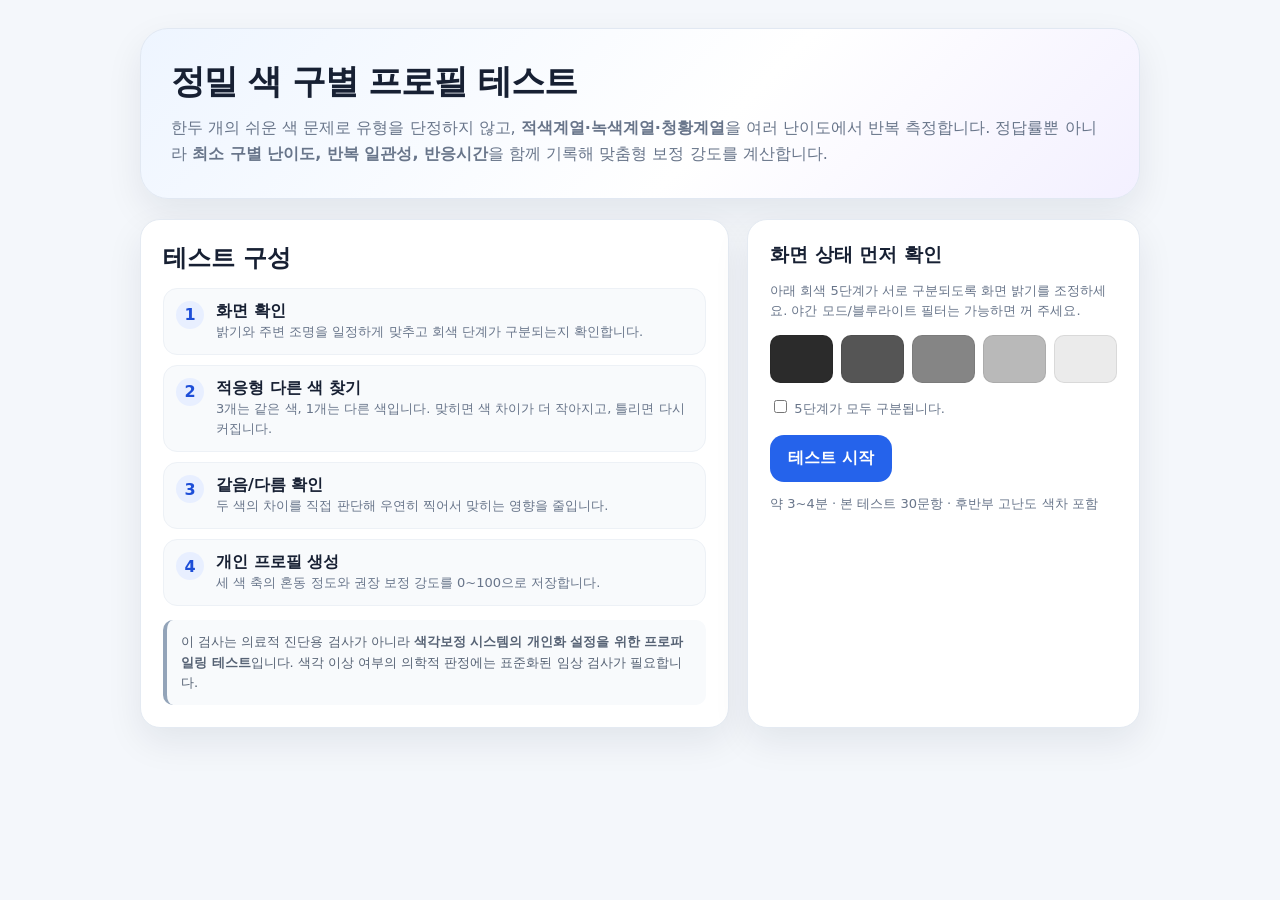
==== color_assist/test.html @ a9b1b93e "Add files via upload Add color assist Chrome extension" ====
<!DOCTYPE html>
<html lang="ko">
<head>
<meta charset="UTF-8" />
<meta name="viewport" content="width=device-width, initial-scale=1.0" />
<title>정밀 색 구별 프로필 테스트</title>
<style>
:root{
  --bg:#f4f7fb; --panel:#fff; --ink:#172033; --muted:#68758a; --line:#dfe6ef;
  --blue:#2563eb; --blue2:#1d4ed8; --good:#18864b; --warn:#bf7a12; --bad:#c93b3b;
  --shadow:0 14px 36px rgba(18,31,53,.08); --r:20px;
}
*{box-sizing:border-box}
body{margin:0;font-family:Pretendard,"Noto Sans KR","Apple SD Gothic Neo",system-ui,sans-serif;background:var(--bg);color:var(--ink)}
button,select{font:inherit}
.wrap{max-width:1040px;margin:0 auto;padding:28px 20px 54px}
.hero{background:linear-gradient(135deg,#eef5ff,#fff 58%,#f3f0ff);border:1px solid #e1e8f2;border-radius:28px;padding:30px;box-shadow:var(--shadow);margin-bottom:20px}
.hero h1{margin:0 0 10px;font-size:34px;letter-spacing:-.03em}.hero p{margin:0;color:var(--muted);line-height:1.65}
.grid{display:grid;grid-template-columns:1.2fr .8fr;gap:18px}.panel{background:var(--panel);border:1px solid #e4eaf2;border-radius:var(--r);padding:22px;box-shadow:var(--shadow)}
.panel h2,.panel h3{margin:0 0 12px}.small{font-size:13px;color:var(--muted);line-height:1.55}.steps{display:grid;gap:10px;margin-top:14px}.step{display:flex;gap:12px;align-items:flex-start;padding:12px;border-radius:14px;background:#f8fafc;border:1px solid #edf1f6}.num{width:28px;height:28px;border-radius:50%;display:grid;place-items:center;background:#e8efff;color:#1d4ed8;font-weight:800;flex:none}
.calib{display:grid;grid-template-columns:repeat(5,1fr);gap:8px;margin:14px 0}.gray{height:48px;border-radius:10px;border:1px solid rgba(0,0,0,.08)}
.btn{border:0;border-radius:14px;padding:13px 18px;font-weight:800;cursor:pointer}.primary{background:var(--blue);color:white}.primary:hover{background:var(--blue2)}.secondary{background:#eef2f7;color:var(--ink)}
.hidden{display:none!important}
#testScreen{margin-top:20px}.topbar{display:flex;justify-content:space-between;gap:16px;align-items:center;margin-bottom:12px}.progress{height:10px;background:#e8eef5;border-radius:999px;overflow:hidden;flex:1}.progress>div{height:100%;background:linear-gradient(90deg,#2563eb,#7c3aed);width:0%;transition:width .25s ease}.phase{font-size:13px;color:var(--muted);white-space:nowrap}
.task{background:white;border:1px solid #e2e8f0;border-radius:24px;padding:26px;box-shadow:var(--shadow)}.task h2{margin:0 0 6px}.task p{margin:0;color:var(--muted)}
.choices{display:grid;grid-template-columns:repeat(4,1fr);gap:18px;margin:28px auto 20px;max-width:780px}.choice{aspect-ratio:1;border:0;border-radius:50%;box-shadow:0 8px 22px rgba(15,23,42,.12), inset 0 0 0 1px rgba(255,255,255,.3);cursor:pointer;transition:.15s transform}.choice:hover{transform:scale(1.035)}
.pairArea{display:grid;grid-template-columns:1fr 1fr;gap:30px;max-width:680px;margin:34px auto}.pairChip{height:210px;border-radius:28px;box-shadow:0 8px 22px rgba(15,23,42,.12), inset 0 0 0 1px rgba(255,255,255,.3)}
.pairBtns{display:flex;justify-content:center;gap:12px;flex-wrap:wrap}.answerBtn{min-width:150px;border:1px solid #ccd6e3;background:white;border-radius:14px;padding:13px 16px;font-weight:800;cursor:pointer}.answerBtn:hover{border-color:#2563eb;color:#1d4ed8}
.meta{display:flex;justify-content:space-between;gap:12px;align-items:center;font-size:13px;color:var(--muted);margin-top:14px}.skip{background:none;border:0;color:#65748b;text-decoration:underline;cursor:pointer}
.resultGrid{display:grid;grid-template-columns:repeat(3,1fr);gap:14px;margin:18px 0}.resultCard{border:1px solid #e1e8f1;border-radius:18px;padding:18px;background:#fbfdff}.resultCard strong{display:block;font-size:18px;margin-bottom:8px}.meter{height:10px;border-radius:999px;background:#e9eef5;overflow:hidden}.meter span{display:block;height:100%;background:linear-gradient(90deg,#3b82f6,#8b5cf6)}.score{font-size:32px;font-weight:900;margin:8px 0}
.summary{padding:18px;border-radius:18px;background:#f6f8ff;border:1px solid #dee5ff;margin-top:16px}.actions{display:flex;gap:10px;flex-wrap:wrap;margin-top:16px}
.note{border-left:4px solid #93a4b9;background:#f8fafc;padding:12px 14px;border-radius:10px;color:#566274;font-size:13px;line-height:1.55;margin-top:14px}
@media(max-width:760px){.grid,.resultGrid{grid-template-columns:1fr}.choices{grid-template-columns:repeat(2,1fr)}.pairArea{grid-template-columns:1fr}.pairChip{height:150px}.hero h1{font-size:28px}}
</style>
</head>
<body>
<div class="wrap">
  <section class="hero">
    <h1>정밀 색 구별 프로필 테스트</h1>
    <p>한두 개의 쉬운 색 문제로 유형을 단정하지 않고, <b>적색계열·녹색계열·청황계열</b>을 여러 난이도에서 반복 측정합니다. 정답률뿐 아니라 <b>최소 구별 난이도, 반복 일관성, 반응시간</b>을 함께 기록해 맞춤형 보정 강도를 계산합니다.</p>
  </section>

  <section id="intro" class="grid">
    <div class="panel">
      <h2>테스트 구성</h2>
      <div class="steps">
        <div class="step"><div class="num">1</div><div><b>화면 확인</b><div class="small">밝기와 주변 조명을 일정하게 맞추고 회색 단계가 구분되는지 확인합니다.</div></div></div>
        <div class="step"><div class="num">2</div><div><b>적응형 다른 색 찾기</b><div class="small">3개는 같은 색, 1개는 다른 색입니다. 맞히면 색 차이가 더 작아지고, 틀리면 다시 커집니다.</div></div></div>
        <div class="step"><div class="num">3</div><div><b>같음/다름 확인</b><div class="small">두 색의 차이를 직접 판단해 우연히 찍어서 맞히는 영향을 줄입니다.</div></div></div>
        <div class="step"><div class="num">4</div><div><b>개인 프로필 생성</b><div class="small">세 색 축의 혼동 정도와 권장 보정 강도를 0~100으로 저장합니다.</div></div></div>
      </div>
      <div class="note">이 검사는 의료적 진단용 검사가 아니라 <b>색각보정 시스템의 개인화 설정을 위한 프로파일링 테스트</b>입니다. 색각 이상 여부의 의학적 판정에는 표준화된 임상 검사가 필요합니다.</div>
    </div>
    <div class="panel">
      <h3>화면 상태 먼저 확인</h3>
      <p class="small">아래 회색 5단계가 서로 구분되도록 화면 밝기를 조정하세요. 야간 모드/블루라이트 필터는 가능하면 꺼 주세요.</p>
      <div class="calib">
        <div class="gray" style="background:#2b2b2b"></div><div class="gray" style="background:#555"></div><div class="gray" style="background:#858585"></div><div class="gray" style="background:#b9b9b9"></div><div class="gray" style="background:#ebebeb"></div>
      </div>
      <label class="small"><input id="calibCheck" type="checkbox"> 5단계가 모두 구분됩니다.</label>
      <div style="margin-top:16px"><button id="startBtn" class="btn primary">테스트 시작</button></div>
      <p class="small" style="margin-top:12px">약 3~4분 · 본 테스트 30문항 · 후반부 고난도 색차 포함</p>
    </div>
  </section>

  <section id="testScreen" class="hidden">
    <div class="topbar"><div class="progress"><div id="progressFill"></div></div><div class="phase" id="phaseLabel"></div></div>
    <div class="task">
      <h2 id="questionTitle"></h2>
      <p id="questionDesc"></p>
      <div id="oddArea" class="choices"></div>
      <div id="pairArea" class="pairArea hidden"><div id="pairA" class="pairChip"></div><div id="pairB" class="pairChip"></div></div>
      <div id="pairButtons" class="pairBtns hidden"><button class="answerBtn" data-pair="same">같아 보임</button><button class="answerBtn" data-pair="different">다르게 보임</button></div>
      <div class="meta"><span id="trialMeta"></span><button id="unsureBtn" class="skip">잘 모르겠음</button></div>
    </div>
  </section>

  <section id="resultScreen" class="panel hidden" style="margin-top:20px">
    <h2>색 구별 프로필 결과</h2>
    <p class="small">높은 점수일수록 해당 색 축에서 더 큰 색 차이가 필요했다는 뜻입니다.</p>
    <div class="resultGrid" id="resultGrid"></div>
    <div class="summary" id="summary"></div>
    <div class="actions"><button id="saveBtn" class="btn primary">이 프로필 적용</button><button id="restartBtn" class="btn secondary">다시 테스트</button></div>
  </section>
</div>
<script src="test.js"></script>
</body>
</html>
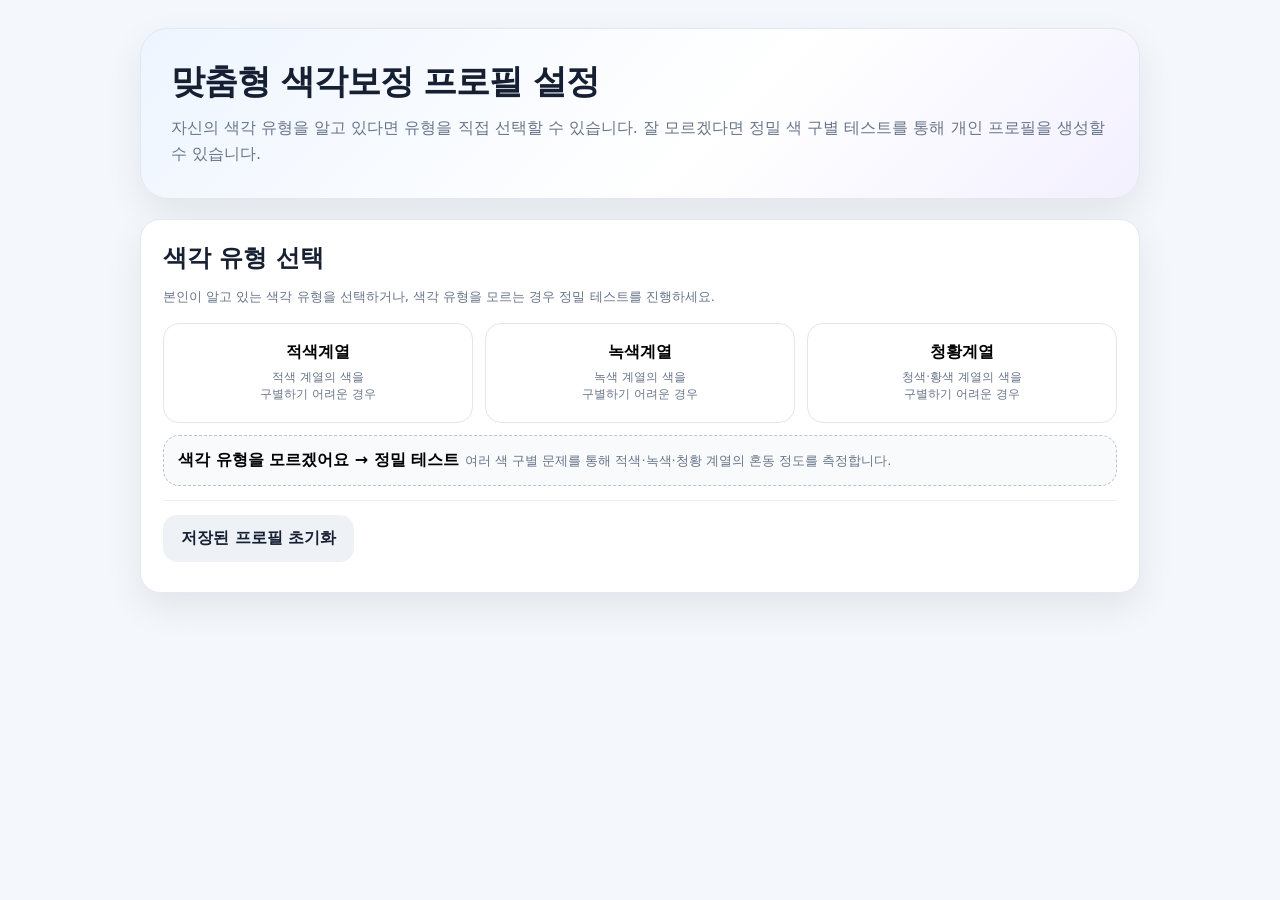
==== commit c323fd48: "수정" ====
--- a/color_assist/test.html
+++ b/color_assist/test.html
@@ -3,86 +3,529 @@
 <head>
 <meta charset="UTF-8" />
 <meta name="viewport" content="width=device-width, initial-scale=1.0" />
-<title>정밀 색 구별 프로필 테스트</title>
-<style>
-:root{
-  --bg:#f4f7fb; --panel:#fff; --ink:#172033; --muted:#68758a; --line:#dfe6ef;
-  --blue:#2563eb; --blue2:#1d4ed8; --good:#18864b; --warn:#bf7a12; --bad:#c93b3b;
-  --shadow:0 14px 36px rgba(18,31,53,.08); --r:20px;
-}
-*{box-sizing:border-box}
-body{margin:0;font-family:Pretendard,"Noto Sans KR","Apple SD Gothic Neo",system-ui,sans-serif;background:var(--bg);color:var(--ink)}
-button,select{font:inherit}
-.wrap{max-width:1040px;margin:0 auto;padding:28px 20px 54px}
-.hero{background:linear-gradient(135deg,#eef5ff,#fff 58%,#f3f0ff);border:1px solid #e1e8f2;border-radius:28px;padding:30px;box-shadow:var(--shadow);margin-bottom:20px}
-.hero h1{margin:0 0 10px;font-size:34px;letter-spacing:-.03em}.hero p{margin:0;color:var(--muted);line-height:1.65}
-.grid{display:grid;grid-template-columns:1.2fr .8fr;gap:18px}.panel{background:var(--panel);border:1px solid #e4eaf2;border-radius:var(--r);padding:22px;box-shadow:var(--shadow)}
-.panel h2,.panel h3{margin:0 0 12px}.small{font-size:13px;color:var(--muted);line-height:1.55}.steps{display:grid;gap:10px;margin-top:14px}.step{display:flex;gap:12px;align-items:flex-start;padding:12px;border-radius:14px;background:#f8fafc;border:1px solid #edf1f6}.num{width:28px;height:28px;border-radius:50%;display:grid;place-items:center;background:#e8efff;color:#1d4ed8;font-weight:800;flex:none}
-.calib{display:grid;grid-template-columns:repeat(5,1fr);gap:8px;margin:14px 0}.gray{height:48px;border-radius:10px;border:1px solid rgba(0,0,0,.08)}
-.btn{border:0;border-radius:14px;padding:13px 18px;font-weight:800;cursor:pointer}.primary{background:var(--blue);color:white}.primary:hover{background:var(--blue2)}.secondary{background:#eef2f7;color:var(--ink)}
-.hidden{display:none!important}
-#testScreen{margin-top:20px}.topbar{display:flex;justify-content:space-between;gap:16px;align-items:center;margin-bottom:12px}.progress{height:10px;background:#e8eef5;border-radius:999px;overflow:hidden;flex:1}.progress>div{height:100%;background:linear-gradient(90deg,#2563eb,#7c3aed);width:0%;transition:width .25s ease}.phase{font-size:13px;color:var(--muted);white-space:nowrap}
-.task{background:white;border:1px solid #e2e8f0;border-radius:24px;padding:26px;box-shadow:var(--shadow)}.task h2{margin:0 0 6px}.task p{margin:0;color:var(--muted)}
-.choices{display:grid;grid-template-columns:repeat(4,1fr);gap:18px;margin:28px auto 20px;max-width:780px}.choice{aspect-ratio:1;border:0;border-radius:50%;box-shadow:0 8px 22px rgba(15,23,42,.12), inset 0 0 0 1px rgba(255,255,255,.3);cursor:pointer;transition:.15s transform}.choice:hover{transform:scale(1.035)}
-.pairArea{display:grid;grid-template-columns:1fr 1fr;gap:30px;max-width:680px;margin:34px auto}.pairChip{height:210px;border-radius:28px;box-shadow:0 8px 22px rgba(15,23,42,.12), inset 0 0 0 1px rgba(255,255,255,.3)}
-.pairBtns{display:flex;justify-content:center;gap:12px;flex-wrap:wrap}.answerBtn{min-width:150px;border:1px solid #ccd6e3;background:white;border-radius:14px;padding:13px 16px;font-weight:800;cursor:pointer}.answerBtn:hover{border-color:#2563eb;color:#1d4ed8}
-.meta{display:flex;justify-content:space-between;gap:12px;align-items:center;font-size:13px;color:var(--muted);margin-top:14px}.skip{background:none;border:0;color:#65748b;text-decoration:underline;cursor:pointer}
-.resultGrid{display:grid;grid-template-columns:repeat(3,1fr);gap:14px;margin:18px 0}.resultCard{border:1px solid #e1e8f1;border-radius:18px;padding:18px;background:#fbfdff}.resultCard strong{display:block;font-size:18px;margin-bottom:8px}.meter{height:10px;border-radius:999px;background:#e9eef5;overflow:hidden}.meter span{display:block;height:100%;background:linear-gradient(90deg,#3b82f6,#8b5cf6)}.score{font-size:32px;font-weight:900;margin:8px 0}
-.summary{padding:18px;border-radius:18px;background:#f6f8ff;border:1px solid #dee5ff;margin-top:16px}.actions{display:flex;gap:10px;flex-wrap:wrap;margin-top:16px}
-.note{border-left:4px solid #93a4b9;background:#f8fafc;padding:12px 14px;border-radius:10px;color:#566274;font-size:13px;line-height:1.55;margin-top:14px}
-@media(max-width:760px){.grid,.resultGrid{grid-template-columns:1fr}.choices{grid-template-columns:repeat(2,1fr)}.pairArea{grid-template-columns:1fr}.pairChip{height:150px}.hero h1{font-size:28px}}
-</style>
+<title>맞춤형 색각보정 프로필 설정</title>
+
+<link rel="stylesheet" href="test.css" />
 </head>
+
+
 <body>
+
 <div class="wrap">
+
+
+  <!-- ========================================================
+       상단
+       ======================================================== -->
+
   <section class="hero">
-    <h1>정밀 색 구별 프로필 테스트</h1>
-    <p>한두 개의 쉬운 색 문제로 유형을 단정하지 않고, <b>적색계열·녹색계열·청황계열</b>을 여러 난이도에서 반복 측정합니다. 정답률뿐 아니라 <b>최소 구별 난이도, 반복 일관성, 반응시간</b>을 함께 기록해 맞춤형 보정 강도를 계산합니다.</p>
+
+    <h1>맞춤형 색각보정 프로필 설정</h1>
+
+    <p>
+      자신의 색각 유형을 알고 있다면 유형을 직접 선택할 수 있습니다.
+      잘 모르겠다면 정밀 색 구별 테스트를 통해 개인 프로필을 생성할 수 있습니다.
+    </p>
+
   </section>
 
-  <section id="intro" class="grid">
+
+  <!-- ========================================================
+       색각 유형 직접 선택
+       ======================================================== -->
+
+  <section
+    id="profileSelect"
+    class="profileSelect">
+
+    <h2>색각 유형 선택</h2>
+
+    <p class="small">
+      본인이 알고 있는 색각 유형을 선택하거나,
+      색각 유형을 모르는 경우 정밀 테스트를 진행하세요.
+    </p>
+
+
+    <div class="profileOptions">
+
+
+      <button
+        type="button"
+        class="profileOption"
+        data-profile="protan">
+
+        <strong>적색계열</strong>
+
+        <span>
+          적색 계열의 색을<br>
+          구별하기 어려운 경우
+        </span>
+
+      </button>
+
+
+      <button
+        type="button"
+        class="profileOption"
+        data-profile="deutan">
+
+        <strong>녹색계열</strong>
+
+        <span>
+          녹색 계열의 색을<br>
+          구별하기 어려운 경우
+        </span>
+
+      </button>
+
+
+      <button
+        type="button"
+        class="profileOption"
+        data-profile="tritan">
+
+        <strong>청황계열</strong>
+
+        <span>
+          청색·황색 계열의 색을<br>
+          구별하기 어려운 경우
+        </span>
+
+      </button>
+
+
+    </div>
+
+
+    <div
+      id="selectedProfile"
+      class="selectedProfile hidden">
+    </div>
+
+
+    <button
+      type="button"
+      id="applyPresetBtn"
+      class="btn primary applyPresetBtn hidden">
+
+      선택한 유형으로 프로필 적용
+
+    </button>
+
+
+    <button
+      type="button"
+      id="testModeBtn"
+      class="testModeBtn">
+
+      <strong>
+        색각 유형을 모르겠어요 → 정밀 테스트
+      </strong>
+
+      <span class="small">
+        여러 색 구별 문제를 통해
+        적색·녹색·청황 계열의 혼동 정도를 측정합니다.
+      </span>
+
+    </button>
+
+
+    <!-- 프로필 초기화 -->
+
+    <div class="resetArea">
+
+      <button
+        type="button"
+        id="resetProfileBtn"
+        class="btn secondary">
+
+        저장된 프로필 초기화
+
+      </button>
+
+
+      <p
+        id="resetStatus"
+        class="small"
+        style="margin:8px 0 0">
+      </p>
+
+    </div>
+
+
+  </section>
+
+
+  <!-- ========================================================
+       정밀 테스트 안내
+       ======================================================== -->
+
+  <section
+    id="intro"
+    class="grid hidden">
+
+
     <div class="panel">
-      <h2>테스트 구성</h2>
+
+      <h2>정밀 테스트 구성</h2>
+
+
       <div class="steps">
-        <div class="step"><div class="num">1</div><div><b>화면 확인</b><div class="small">밝기와 주변 조명을 일정하게 맞추고 회색 단계가 구분되는지 확인합니다.</div></div></div>
-        <div class="step"><div class="num">2</div><div><b>적응형 다른 색 찾기</b><div class="small">3개는 같은 색, 1개는 다른 색입니다. 맞히면 색 차이가 더 작아지고, 틀리면 다시 커집니다.</div></div></div>
-        <div class="step"><div class="num">3</div><div><b>같음/다름 확인</b><div class="small">두 색의 차이를 직접 판단해 우연히 찍어서 맞히는 영향을 줄입니다.</div></div></div>
-        <div class="step"><div class="num">4</div><div><b>개인 프로필 생성</b><div class="small">세 색 축의 혼동 정도와 권장 보정 강도를 0~100으로 저장합니다.</div></div></div>
-      </div>
-      <div class="note">이 검사는 의료적 진단용 검사가 아니라 <b>색각보정 시스템의 개인화 설정을 위한 프로파일링 테스트</b>입니다. 색각 이상 여부의 의학적 판정에는 표준화된 임상 검사가 필요합니다.</div>
-    </div>
+
+
+        <div class="step">
+
+          <div class="num">
+            1
+          </div>
+
+          <div>
+
+            <b>화면 확인</b>
+
+            <div class="small">
+              밝기와 주변 조명을 일정하게 맞추고
+              회색 단계가 구분되는지 확인합니다.
+            </div>
+
+          </div>
+
+        </div>
+
+
+        <div class="step">
+
+          <div class="num">
+            2
+          </div>
+
+          <div>
+
+            <b>적응형 다른 색 찾기</b>
+
+            <div class="small">
+              3개는 같은 색, 1개는 다른 색입니다.
+              맞히면 색 차이가 더 작아지고,
+              틀리면 다시 커집니다.
+            </div>
+
+          </div>
+
+        </div>
+
+
+        <div class="step">
+
+          <div class="num">
+            3
+          </div>
+
+          <div>
+
+            <b>같음/다름 확인</b>
+
+            <div class="small">
+              두 색의 차이를 직접 판단해
+              우연히 찍어서 맞히는 영향을 줄입니다.
+            </div>
+
+          </div>
+
+        </div>
+
+
+        <div class="step">
+
+          <div class="num">
+            4
+          </div>
+
+          <div>
+
+            <b>개인 프로필 생성</b>
+
+            <div class="small">
+              세 색 축의 혼동 정도와
+              권장 보정 강도를 0~100으로 저장합니다.
+            </div>
+
+          </div>
+
+        </div>
+
+
+      </div>
+
+
+      <div class="note">
+
+        이 검사는 의료적 진단용 검사가 아니라
+        <b>색각보정 시스템의 개인화 설정을 위한 프로파일링 테스트</b>입니다.
+        색각 이상 여부의 의학적 판정에는 표준화된 임상 검사가 필요합니다.
+
+      </div>
+
+    </div>
+
+
     <div class="panel">
-      <h3>화면 상태 먼저 확인</h3>
-      <p class="small">아래 회색 5단계가 서로 구분되도록 화면 밝기를 조정하세요. 야간 모드/블루라이트 필터는 가능하면 꺼 주세요.</p>
+
+      <h3>
+        화면 상태 먼저 확인
+      </h3>
+
+
+      <p class="small">
+
+        아래 회색 5단계가 서로 구분되도록
+        화면 밝기를 조정하세요.
+        야간 모드/블루라이트 필터는 가능하면 꺼 주세요.
+
+      </p>
+
+
       <div class="calib">
-        <div class="gray" style="background:#2b2b2b"></div><div class="gray" style="background:#555"></div><div class="gray" style="background:#858585"></div><div class="gray" style="background:#b9b9b9"></div><div class="gray" style="background:#ebebeb"></div>
-      </div>
-      <label class="small"><input id="calibCheck" type="checkbox"> 5단계가 모두 구분됩니다.</label>
-      <div style="margin-top:16px"><button id="startBtn" class="btn primary">테스트 시작</button></div>
-      <p class="small" style="margin-top:12px">약 3~4분 · 본 테스트 30문항 · 후반부 고난도 색차 포함</p>
-    </div>
+
+        <div
+          class="gray"
+          style="background:#2b2b2b">
+        </div>
+
+        <div
+          class="gray"
+          style="background:#555">
+        </div>
+
+        <div
+          class="gray"
+          style="background:#858585">
+        </div>
+
+        <div
+          class="gray"
+          style="background:#b9b9b9">
+        </div>
+
+        <div
+          class="gray"
+          style="background:#ebebeb">
+        </div>
+
+      </div>
+
+
+      <label class="small">
+
+        <input
+          id="calibCheck"
+          type="checkbox">
+
+        5단계가 모두 구분됩니다.
+
+      </label>
+
+
+      <div style="margin-top:16px">
+
+        <button
+          id="startBtn"
+          class="btn primary">
+
+          테스트 시작
+
+        </button>
+
+      </div>
+
+
+      <p
+        class="small"
+        style="margin-top:12px">
+
+        약 3~4분 · 본 테스트 30문항 ·
+        후반부 고난도 색차 포함
+
+      </p>
+
+    </div>
+
+
   </section>
 
-  <section id="testScreen" class="hidden">
-    <div class="topbar"><div class="progress"><div id="progressFill"></div></div><div class="phase" id="phaseLabel"></div></div>
+
+  <!-- ========================================================
+       테스트 화면
+       ======================================================== -->
+
+  <section
+    id="testScreen"
+    class="hidden">
+
+
+    <div class="topbar">
+
+      <div class="progress">
+
+        <div
+          id="progressFill">
+        </div>
+
+      </div>
+
+
+      <div
+        class="phase"
+        id="phaseLabel">
+      </div>
+
+    </div>
+
+
     <div class="task">
-      <h2 id="questionTitle"></h2>
-      <p id="questionDesc"></p>
-      <div id="oddArea" class="choices"></div>
-      <div id="pairArea" class="pairArea hidden"><div id="pairA" class="pairChip"></div><div id="pairB" class="pairChip"></div></div>
-      <div id="pairButtons" class="pairBtns hidden"><button class="answerBtn" data-pair="same">같아 보임</button><button class="answerBtn" data-pair="different">다르게 보임</button></div>
-      <div class="meta"><span id="trialMeta"></span><button id="unsureBtn" class="skip">잘 모르겠음</button></div>
-    </div>
+
+      <h2
+        id="questionTitle">
+      </h2>
+
+
+      <p
+        id="questionDesc">
+      </p>
+
+
+      <div
+        id="oddArea"
+        class="choices">
+      </div>
+
+
+      <div
+        id="pairArea"
+        class="pairArea hidden">
+
+        <div
+          id="pairA"
+          class="pairChip">
+        </div>
+
+        <div
+          id="pairB"
+          class="pairChip">
+        </div>
+
+      </div>
+
+
+      <div
+        id="pairButtons"
+        class="pairBtns hidden">
+
+        <button
+          class="answerBtn"
+          data-pair="same">
+
+          같아 보임
+
+        </button>
+
+
+        <button
+          class="answerBtn"
+          data-pair="different">
+
+          다르게 보임
+
+        </button>
+
+      </div>
+
+
+      <div class="meta">
+
+        <span
+          id="trialMeta">
+        </span>
+
+
+        <button
+          id="unsureBtn"
+          class="skip">
+
+          잘 모르겠음
+
+        </button>
+
+      </div>
+
+    </div>
+
   </section>
 
-  <section id="resultScreen" class="panel hidden" style="margin-top:20px">
-    <h2>색 구별 프로필 결과</h2>
-    <p class="small">높은 점수일수록 해당 색 축에서 더 큰 색 차이가 필요했다는 뜻입니다.</p>
-    <div class="resultGrid" id="resultGrid"></div>
-    <div class="summary" id="summary"></div>
-    <div class="actions"><button id="saveBtn" class="btn primary">이 프로필 적용</button><button id="restartBtn" class="btn secondary">다시 테스트</button></div>
+
+  <!-- ========================================================
+       결과 화면
+       ======================================================== -->
+
+  <section
+    id="resultScreen"
+    class="panel hidden"
+    style="margin-top:20px">
+
+
+    <h2>
+      색 구별 프로필 결과
+    </h2>
+
+
+    <p class="small">
+
+      높은 점수일수록 해당 색 축에서
+      더 큰 색 차이가 필요했다는 뜻입니다.
+
+    </p>
+
+
+    <div
+      class="resultGrid"
+      id="resultGrid">
+    </div>
+
+
+    <div
+      class="summary"
+      id="summary">
+    </div>
+
+
+    <div class="actions">
+
+      <button
+        id="saveBtn"
+        class="btn primary">
+
+        이 프로필 적용
+
+      </button>
+
+
+      <button
+        id="restartBtn"
+        class="btn secondary">
+
+        다시 테스트
+
+      </button>
+
+    </div>
+
+
   </section>
+
+
 </div>
+
+
 <script src="test.js"></script>
+
 </body>
-</html>
+</html>
--- a/color_assist/test.css
+++ b/color_assist/test.css
@@ -0,0 +1,479 @@
+
+:root{
+  --bg:#f4f7fb;
+  --panel:#fff;
+  --ink:#172033;
+  --muted:#68758a;
+  --line:#dfe6ef;
+  --blue:#2563eb;
+  --blue2:#1d4ed8;
+  --good:#18864b;
+  --warn:#bf7a12;
+  --bad:#c93b3b;
+  --shadow:0 14px 36px rgba(18,31,53,.08);
+  --r:20px;
+}
+
+*{
+  box-sizing:border-box;
+}
+
+body{
+  margin:0;
+  font-family:Pretendard,"Noto Sans KR","Apple SD Gothic Neo",system-ui,sans-serif;
+  background:var(--bg);
+  color:var(--ink);
+}
+
+button,
+select{
+  font:inherit;
+}
+
+.wrap{
+  max-width:1040px;
+  margin:0 auto;
+  padding:28px 20px 54px;
+}
+
+.hero{
+  background:linear-gradient(135deg,#eef5ff,#fff 58%,#f3f0ff);
+  border:1px solid #e1e8f2;
+  border-radius:28px;
+  padding:30px;
+  box-shadow:var(--shadow);
+  margin-bottom:20px;
+}
+
+.hero h1{
+  margin:0 0 10px;
+  font-size:34px;
+  letter-spacing:-.03em;
+}
+
+.hero p{
+  margin:0;
+  color:var(--muted);
+  line-height:1.65;
+}
+
+.grid{
+  display:grid;
+  grid-template-columns:1.2fr .8fr;
+  gap:18px;
+}
+
+.panel{
+  background:var(--panel);
+  border:1px solid #e4eaf2;
+  border-radius:var(--r);
+  padding:22px;
+  box-shadow:var(--shadow);
+}
+
+.panel h2,
+.panel h3{
+  margin:0 0 12px;
+}
+
+.small{
+  font-size:13px;
+  color:var(--muted);
+  line-height:1.55;
+}
+
+.steps{
+  display:grid;
+  gap:10px;
+  margin-top:14px;
+}
+
+.step{
+  display:flex;
+  gap:12px;
+  align-items:flex-start;
+  padding:12px;
+  border-radius:14px;
+  background:#f8fafc;
+  border:1px solid #edf1f6;
+}
+
+.num{
+  width:28px;
+  height:28px;
+  border-radius:50%;
+  display:grid;
+  place-items:center;
+  background:#e8efff;
+  color:#1d4ed8;
+  font-weight:800;
+  flex:none;
+}
+
+.calib{
+  display:grid;
+  grid-template-columns:repeat(5,1fr);
+  gap:8px;
+  margin:14px 0;
+}
+
+.gray{
+  height:48px;
+  border-radius:10px;
+  border:1px solid rgba(0,0,0,.08);
+}
+
+.btn{
+  border:0;
+  border-radius:14px;
+  padding:13px 18px;
+  font-weight:800;
+  cursor:pointer;
+}
+
+.primary{
+  background:var(--blue);
+  color:white;
+}
+
+.primary:hover{
+  background:var(--blue2);
+}
+
+.secondary{
+  background:#eef2f7;
+  color:var(--ink);
+}
+
+.hidden{
+  display:none!important;
+}
+
+
+/* ============================================================
+   색각 유형 직접 선택
+   ============================================================ */
+
+.profileSelect{
+  background:var(--panel);
+  border:1px solid #e4eaf2;
+  border-radius:var(--r);
+  padding:22px;
+  box-shadow:var(--shadow);
+  margin-bottom:20px;
+}
+
+.profileSelect h2{
+  margin:0 0 8px;
+}
+
+.profileOptions{
+  display:grid;
+  grid-template-columns:repeat(3,1fr);
+  gap:12px;
+  margin-top:16px;
+}
+
+.profileOption{
+  border:1px solid #dfe6ef;
+  background:#fff;
+  border-radius:16px;
+  padding:18px 12px;
+  cursor:pointer;
+  text-align:center;
+  transition:.15s ease;
+}
+
+.profileOption:hover{
+  border-color:var(--blue);
+  transform:translateY(-1px);
+}
+
+.profileOption.selected{
+  border-color:var(--blue);
+  background:#eff6ff;
+  box-shadow:0 0 0 2px rgba(37,99,235,.1);
+}
+
+.profileOption strong{
+  display:block;
+  font-size:16px;
+  margin-bottom:6px;
+}
+
+.profileOption span{
+  display:block;
+  font-size:12px;
+  color:var(--muted);
+  line-height:1.45;
+}
+
+.selectedProfile{
+  margin-top:14px;
+  padding:12px 14px;
+  border-radius:12px;
+  background:#f6f8ff;
+  border:1px solid #dee5ff;
+  font-size:13px;
+}
+
+.applyPresetBtn{
+  margin-top:12px;
+  width:100%;
+}
+
+.testModeBtn{
+  margin-top:12px;
+  width:100%;
+  text-align:left;
+  border:1px dashed #b9c5d5;
+  background:#f8fafc;
+  border-radius:16px;
+  padding:14px;
+  cursor:pointer;
+}
+
+.testModeBtn:hover{
+  border-color:var(--blue);
+  background:#f1f6ff;
+}
+
+.resetArea{
+  margin-top:14px;
+  padding-top:14px;
+  border-top:1px solid #edf1f6;
+}
+
+
+/* ============================================================
+   기존 테스트
+   ============================================================ */
+
+#testScreen{
+  margin-top:20px;
+}
+
+.topbar{
+  display:flex;
+  justify-content:space-between;
+  gap:16px;
+  align-items:center;
+  margin-bottom:12px;
+}
+
+.progress{
+  height:10px;
+  background:#e8eef5;
+  border-radius:999px;
+  overflow:hidden;
+  flex:1;
+}
+
+.progress>div{
+  height:100%;
+  background:linear-gradient(90deg,#2563eb,#7c3aed);
+  width:0%;
+  transition:width .25s ease;
+}
+
+.phase{
+  font-size:13px;
+  color:var(--muted);
+  white-space:nowrap;
+}
+
+.task{
+  background:white;
+  border:1px solid #e2e8f0;
+  border-radius:24px;
+  padding:26px;
+  box-shadow:var(--shadow);
+}
+
+.task h2{
+  margin:0 0 6px;
+}
+
+.task p{
+  margin:0;
+  color:var(--muted);
+}
+
+.choices{
+  display:grid;
+  grid-template-columns:repeat(4,1fr);
+  gap:18px;
+  margin:28px auto 20px;
+  max-width:780px;
+}
+
+.choice{
+  aspect-ratio:1;
+  border:0;
+  border-radius:50%;
+  box-shadow:
+    0 8px 22px rgba(15,23,42,.12),
+    inset 0 0 0 1px rgba(255,255,255,.3);
+  cursor:pointer;
+  transition:.15s transform;
+}
+
+.choice:hover{
+  transform:scale(1.035);
+}
+
+.pairArea{
+  display:grid;
+  grid-template-columns:1fr 1fr;
+  gap:30px;
+  max-width:680px;
+  margin:34px auto;
+}
+
+.pairChip{
+  height:210px;
+  border-radius:28px;
+  box-shadow:
+    0 8px 22px rgba(15,23,42,.12),
+    inset 0 0 0 1px rgba(255,255,255,.3);
+}
+
+.pairBtns{
+  display:flex;
+  justify-content:center;
+  gap:12px;
+  flex-wrap:wrap;
+}
+
+.answerBtn{
+  min-width:150px;
+  border:1px solid #ccd6e3;
+  background:white;
+  border-radius:14px;
+  padding:13px 16px;
+  font-weight:800;
+  cursor:pointer;
+}
+
+.answerBtn:hover{
+  border-color:#2563eb;
+  color:#1d4ed8;
+}
+
+.meta{
+  display:flex;
+  justify-content:space-between;
+  gap:12px;
+  align-items:center;
+  font-size:13px;
+  color:var(--muted);
+  margin-top:14px;
+}
+
+.skip{
+  background:none;
+  border:0;
+  color:#65748b;
+  text-decoration:underline;
+  cursor:pointer;
+}
+
+
+/* ============================================================
+   결과
+   ============================================================ */
+
+.resultGrid{
+  display:grid;
+  grid-template-columns:repeat(3,1fr);
+  gap:14px;
+  margin:18px 0;
+}
+
+.resultCard{
+  border:1px solid #e1e8f1;
+  border-radius:18px;
+  padding:18px;
+  background:#fbfdff;
+}
+
+.resultCard strong{
+  display:block;
+  font-size:18px;
+  margin-bottom:8px;
+}
+
+.meter{
+  height:10px;
+  border-radius:999px;
+  background:#e9eef5;
+  overflow:hidden;
+}
+
+.meter span{
+  display:block;
+  height:100%;
+  background:linear-gradient(90deg,#3b82f6,#8b5cf6);
+}
+
+.score{
+  font-size:32px;
+  font-weight:900;
+  margin:8px 0;
+}
+
+.summary{
+  padding:18px;
+  border-radius:18px;
+  background:#f6f8ff;
+  border:1px solid #dee5ff;
+  margin-top:16px;
+}
+
+.actions{
+  display:flex;
+  gap:10px;
+  flex-wrap:wrap;
+  margin-top:16px;
+}
+
+.note{
+  border-left:4px solid #93a4b9;
+  background:#f8fafc;
+  padding:12px 14px;
+  border-radius:10px;
+  color:#566274;
+  font-size:13px;
+  line-height:1.55;
+  margin-top:14px;
+}
+
+
+@media(max-width:760px){
+
+  .grid,
+  .resultGrid{
+    grid-template-columns:1fr;
+  }
+
+  .choices{
+    grid-template-columns:repeat(2,1fr);
+  }
+
+  .pairArea{
+    grid-template-columns:1fr;
+  }
+
+  .pairChip{
+    height:150px;
+  }
+
+  .hero h1{
+    font-size:28px;
+  }
+
+  .profileOptions{
+    grid-template-columns:1fr;
+  }
+
+}
